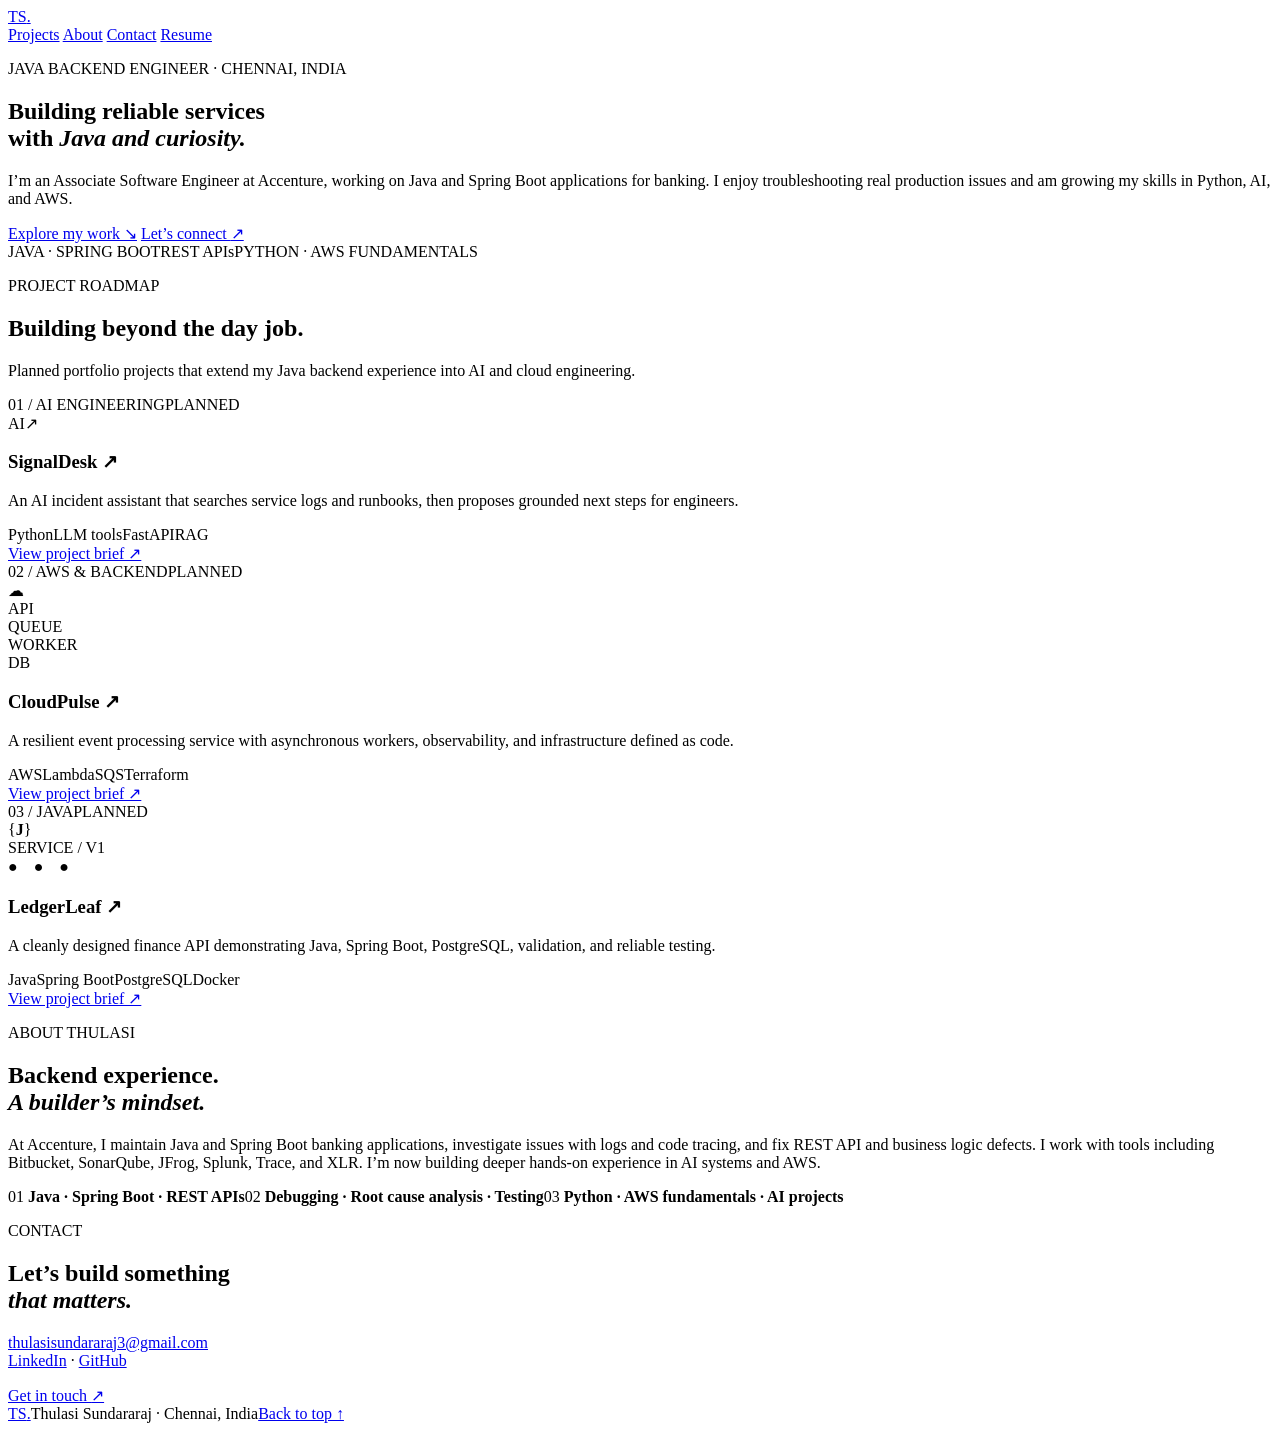
==== index.html @ d0c35518 "Publish portfolio homepage" ====
<!doctype html>
<html lang="en">
<head>
  <meta charset="utf-8">
  <meta name="viewport" content="width=device-width, initial-scale=1">
  <meta name="description" content="Portfolio of a backend, AI, and Java software developer.">
  <title>Thulasi Sundararaj | Java Backend Engineer</title>
  <link rel="stylesheet" href="styles.css">
</head>
<body>
  <header class="topbar">
    <a class="brand" href="#top">TS<span>.</span></a>
    <nav aria-label="Main navigation">
      <a href="#projects">Projects</a>
      <a href="#about">About</a>
      <a href="#contact">Contact</a>
      <a class="resume-link" href="resume.html">Resume</a>
    </nav>
  </header>

  <main id="top">
    <section class="hero">
      <p class="eyebrow"><span class="pulse"></span> JAVA BACKEND ENGINEER · CHENNAI, INDIA</p>
      <h1>Building reliable services<br>with <em>Java and curiosity.</em></h1>
      <p class="intro">I’m an Associate Software Engineer at Accenture, working on Java and Spring Boot applications for banking. I enjoy troubleshooting real production issues and am growing my skills in Python, AI, and AWS.</p>
      <div class="actions">
        <a class="button primary" href="#projects">Explore my work <span>↘</span></a>
        <a class="text-link" href="#contact">Let’s connect <span>↗</span></a>
      </div>
      <div class="hero-meta"><span>JAVA · SPRING BOOT</span><span>REST APIs</span><span>PYTHON · AWS FUNDAMENTALS</span></div>
    </section>

    <section class="projects section" id="projects">
      <div class="section-heading"><div><p class="eyebrow">PROJECT ROADMAP</p><h2>Building beyond the day job.</h2></div><p class="section-note">Planned portfolio projects that extend my Java backend experience into AI and cloud engineering.</p></div>
      <div class="project-grid">
        <article class="project-card featured">
          <div class="card-top"><span class="number">01 / AI ENGINEERING</span><span class="status">PLANNED</span></div>
          <div class="project-art art-ai"><div class="orbit orbit-one"></div><div class="orbit orbit-two"></div><div class="core">AI<span>↗</span></div><i class="node node-a"></i><i class="node node-b"></i><i class="node node-c"></i></div>
          <div class="project-copy"><h3>SignalDesk <span>↗</span></h3><p>An AI incident assistant that searches service logs and runbooks, then proposes grounded next steps for engineers.</p><div class="tags"><span>Python</span><span>LLM tools</span><span>FastAPI</span><span>RAG</span></div><a href="projects/ai-incident-agent.md">View project brief ↗</a></div>
        </article>
        <article class="project-card">
          <div class="card-top"><span class="number">02 / AWS & BACKEND</span><span class="status">PLANNED</span></div>
          <div class="project-art art-cloud"><div class="cloud">☁</div><div class="cloud-line"></div><div class="cloud-box box-one">API</div><div class="cloud-box box-two">QUEUE</div><div class="cloud-box box-three">WORKER</div><div class="cloud-box box-four">DB</div></div>
          <div class="project-copy"><h3>CloudPulse <span>↗</span></h3><p>A resilient event processing service with asynchronous workers, observability, and infrastructure defined as code.</p><div class="tags"><span>AWS</span><span>Lambda</span><span>SQS</span><span>Terraform</span></div><a href="projects/aws-event-platform.md">View project brief ↗</a></div>
        </article>
        <article class="project-card">
          <div class="card-top"><span class="number">03 / JAVA</span><span class="status">PLANNED</span></div>
          <div class="project-art art-java"><div class="java-mark">{<b>J</b>}</div><div class="java-label">SERVICE / V1</div><div class="java-line"></div><div class="java-dots">●　●　●</div></div>
          <div class="project-copy"><h3>LedgerLeaf <span>↗</span></h3><p>A cleanly designed finance API demonstrating Java, Spring Boot, PostgreSQL, validation, and reliable testing.</p><div class="tags"><span>Java</span><span>Spring Boot</span><span>PostgreSQL</span><span>Docker</span></div><a href="projects/springboot-ledger.md">View project brief ↗</a></div>
        </article>
      </div>
    </section>

    <section class="about section" id="about">
      <div><p class="eyebrow">ABOUT THULASI</p><h2>Backend experience.<br><em>A builder’s mindset.</em></h2></div>
      <div class="about-copy"><p>At Accenture, I maintain Java and Spring Boot banking applications, investigate issues with logs and code tracing, and fix REST API and business logic defects. I work with tools including Bitbucket, SonarQube, JFrog, Splunk, Trace, and XLR. I’m now building deeper hands-on experience in AI systems and AWS.</p><div class="focus-list"><span>01 <b>Java · Spring Boot · REST APIs</b></span><span>02 <b>Debugging · Root cause analysis · Testing</b></span><span>03 <b>Python · AWS fundamentals · AI projects</b></span></div></div>
    </section>

    <section class="contact section" id="contact"><p class="eyebrow">CONTACT</p><h2>Let’s build something<br><em>that matters.</em></h2><div class="contact-row"><p><a href="mailto:thulasisundararaj3@gmail.com">thulasisundararaj3@gmail.com</a><br><a href="https://www.linkedin.com/in/thulasi-se" target="_blank" rel="noreferrer">LinkedIn</a> · <a href="https://github.com/thulasisundararaj" target="_blank" rel="noreferrer">GitHub</a></p><a class="button primary" href="mailto:thulasisundararaj3@gmail.com">Get in touch <span>↗</span></a></div></section>
  </main>
  <footer><a class="brand" href="#top">TS<span>.</span></a><span>Thulasi Sundararaj · Chennai, India</span><a href="#top">Back to top ↑</a></footer>
</body>
</html>
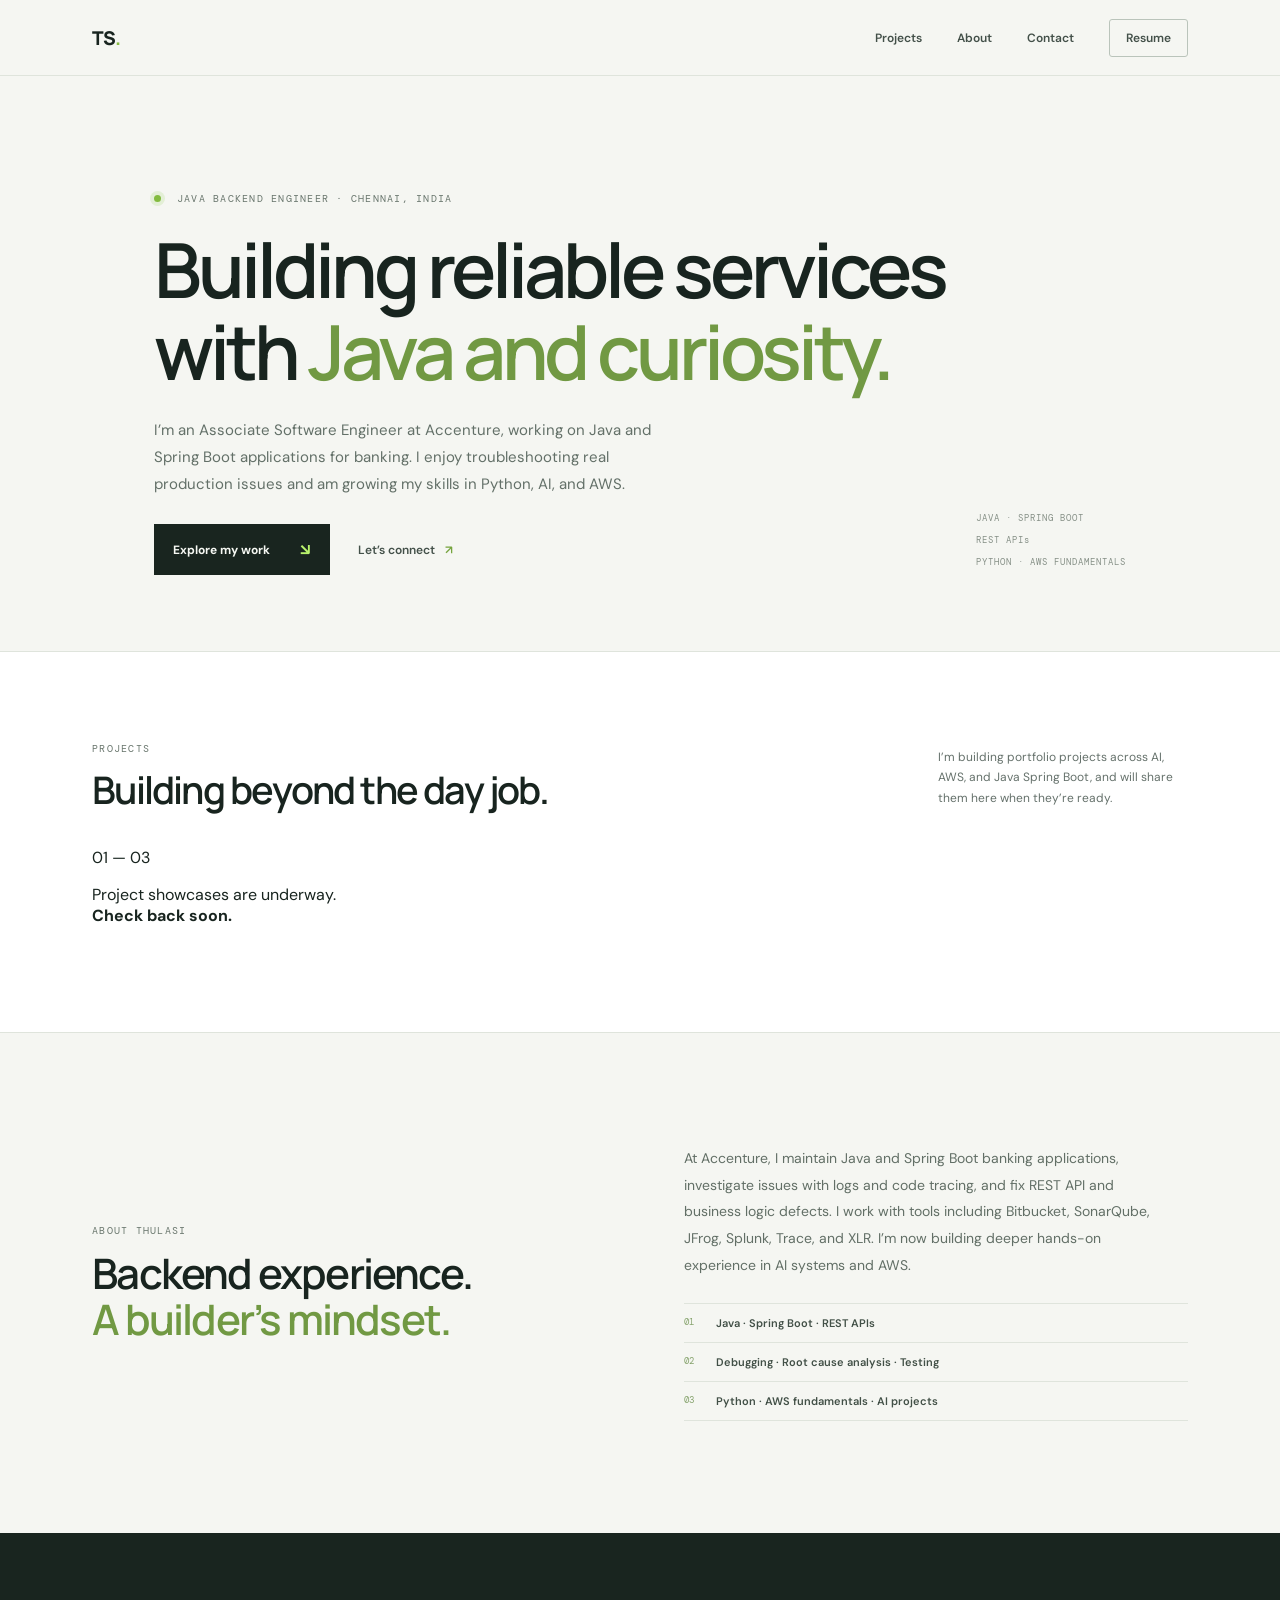
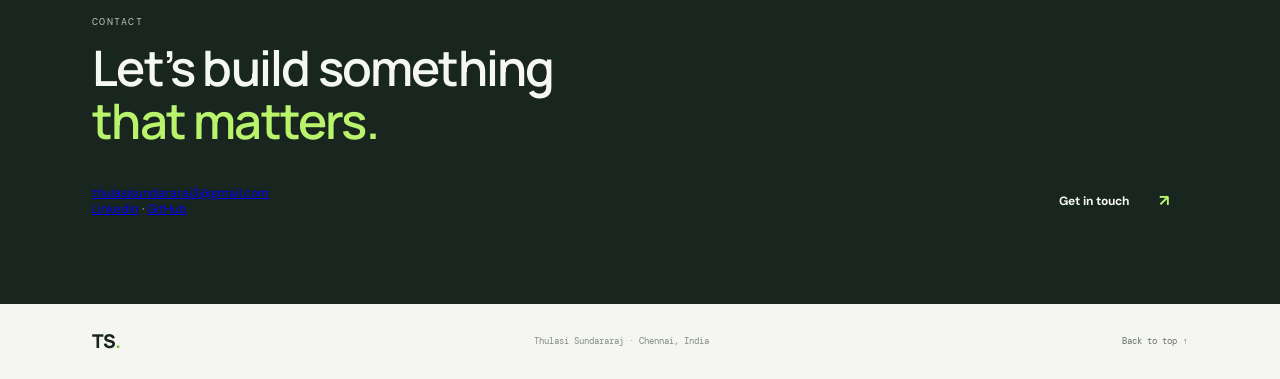
==== commit c35a0512: "Hold project listings until builds are complete" ====
--- a/index.html
+++ b/index.html
@@ -31,24 +31,8 @@
     </section>
 
     <section class="projects section" id="projects">
-      <div class="section-heading"><div><p class="eyebrow">PROJECT ROADMAP</p><h2>Building beyond the day job.</h2></div><p class="section-note">Planned portfolio projects that extend my Java backend experience into AI and cloud engineering.</p></div>
-      <div class="project-grid">
-        <article class="project-card featured">
-          <div class="card-top"><span class="number">01 / AI ENGINEERING</span><span class="status">PLANNED</span></div>
-          <div class="project-art art-ai"><div class="orbit orbit-one"></div><div class="orbit orbit-two"></div><div class="core">AI<span>↗</span></div><i class="node node-a"></i><i class="node node-b"></i><i class="node node-c"></i></div>
-          <div class="project-copy"><h3>SignalDesk <span>↗</span></h3><p>An AI incident assistant that searches service logs and runbooks, then proposes grounded next steps for engineers.</p><div class="tags"><span>Python</span><span>LLM tools</span><span>FastAPI</span><span>RAG</span></div><a href="projects/ai-incident-agent.md">View project brief ↗</a></div>
-        </article>
-        <article class="project-card">
-          <div class="card-top"><span class="number">02 / AWS & BACKEND</span><span class="status">PLANNED</span></div>
-          <div class="project-art art-cloud"><div class="cloud">☁</div><div class="cloud-line"></div><div class="cloud-box box-one">API</div><div class="cloud-box box-two">QUEUE</div><div class="cloud-box box-three">WORKER</div><div class="cloud-box box-four">DB</div></div>
-          <div class="project-copy"><h3>CloudPulse <span>↗</span></h3><p>A resilient event processing service with asynchronous workers, observability, and infrastructure defined as code.</p><div class="tags"><span>AWS</span><span>Lambda</span><span>SQS</span><span>Terraform</span></div><a href="projects/aws-event-platform.md">View project brief ↗</a></div>
-        </article>
-        <article class="project-card">
-          <div class="card-top"><span class="number">03 / JAVA</span><span class="status">PLANNED</span></div>
-          <div class="project-art art-java"><div class="java-mark">{<b>J</b>}</div><div class="java-label">SERVICE / V1</div><div class="java-line"></div><div class="java-dots">●　●　●</div></div>
-          <div class="project-copy"><h3>LedgerLeaf <span>↗</span></h3><p>A cleanly designed finance API demonstrating Java, Spring Boot, PostgreSQL, validation, and reliable testing.</p><div class="tags"><span>Java</span><span>Spring Boot</span><span>PostgreSQL</span><span>Docker</span></div><a href="projects/springboot-ledger.md">View project brief ↗</a></div>
-        </article>
-      </div>
+      <div class="section-heading"><div><p class="eyebrow">PROJECTS</p><h2>Building beyond the day job.</h2></div><p class="section-note">I’m building portfolio projects across AI, AWS, and Java Spring Boot, and will share them here when they’re ready.</p></div>
+      <div class="project-soon"><span class="project-soon-mark">01 — 03</span><p>Project showcases are underway.<br><b>Check back soon.</b></p></div>
     </section>
 
     <section class="about section" id="about">
--- a/styles.css
+++ b/styles.css
@@ -0,0 +1,2 @@
+@import url('https://fonts.googleapis.com/css2?family=DM+Mono:wght@400;500&family=DM+Sans:wght@400;500;600;700&family=Manrope:wght@400;500;600;700;800&display=swap');
+:root{--ink:#18241f;--muted:#65716b;--paper:#f5f6f2;--line:#dfe4dc;--green:#b9f36c;--dark:#19251f;--mono:'DM Mono',monospace;--sans:'DM Sans',sans-serif;--display:'Manrope',sans-serif}*{box-sizing:border-box}html{scroll-behavior:smooth}body{margin:0;background:var(--paper);color:var(--ink);font-family:var(--sans);-webkit-font-smoothing:antialiased}.topbar{height:76px;display:flex;align-items:center;justify-content:space-between;padding:0 7.2%;border-bottom:1px solid var(--line)}.brand{font-family:var(--display);font-weight:800;font-size:19px;letter-spacing:-1px;color:var(--ink);text-decoration:none}.brand span{color:#87bc43}nav{display:flex;gap:35px;align-items:center}nav a,.text-link{font-size:12px;text-decoration:none;color:#435049;font-weight:600}.resume-link{border:1px solid #bac4bb;padding:10px 16px;border-radius:3px}.hero{padding:116px 12% 76px;position:relative}.eyebrow{font:10px var(--mono);letter-spacing:1.25px;color:#69766d;margin:0 0 23px}.pulse{display:inline-block;background:#83bb3f;width:7px;height:7px;border-radius:50%;margin-right:9px;box-shadow:0 0 0 4px #e3efd6}.hero h1,.section h2{font:600 clamp(43px,6vw,76px)/1.08 var(--display);letter-spacing:-4px;margin:0}.hero h1 em,.section h2 em{font-style:normal;color:#719943}.intro{font-size:15px;color:#637068;line-height:1.8;max-width:515px;margin:25px 0 26px}.actions{display:flex;align-items:center;gap:28px}.button{display:inline-flex;align-items:center;gap:30px;padding:15px 19px;text-decoration:none;font-size:12px;font-weight:700}.primary{background:var(--dark);color:#f6f8f3}.primary span{color:var(--green);font-size:16px}.text-link span{color:#76a43f;margin-left:7px}.hero-meta{position:absolute;right:12%;bottom:83px;display:flex;flex-direction:column;gap:10px;font:9px var(--mono);letter-spacing:1px;color:#869087}.section{padding:90px 7.2%}.projects{background:#fff;border-top:1px solid var(--line);border-bottom:1px solid var(--line)}.section-heading{display:flex;justify-content:space-between;align-items:end;margin-bottom:37px}.section-heading .eyebrow,.about .eyebrow,.contact .eyebrow{margin-bottom:14px}.section h2{font-size:38px;letter-spacing:-1.8px}.section-note{font-size:12px;line-height:1.7;color:var(--muted);max-width:250px;margin:0 0 2px}.project-grid{display:grid;grid-template-columns:repeat(3,1fr);gap:17px}.project-card{border:1px solid #e2e7e0;background:#fbfcfa;min-width:0}.card-top{height:45px;display:flex;justify-content:space-between;align-items:center;padding:0 15px;border-bottom:1px solid #e6eae4}.number,.status{font:8px var(--mono);letter-spacing:.8px;color:#748078}.status{color:#779d48}.project-art{height:178px;position:relative;overflow:hidden;background:#edf2e7}.art-ai{background:#e9f0e2}.orbit{position:absolute;border:1px solid #c2d3b3;border-radius:50%;left:50%;top:50%;transform:translate(-50%,-50%)}.orbit-one{width:134px;height:134px}.orbit-two{width:92px;height:92px}.core{position:absolute;left:50%;top:50%;transform:translate(-50%,-50%);width:52px;height:52px;border-radius:50%;background:#203328;color:#d7ff9f;display:grid;place-items:center;font:12px var(--mono);box-shadow:0 0 0 8px #dce8d1}.core span{position:absolute;font-size:8px;right:6px;top:8px}.node{position:absolute;width:8px;height:8px;background:#8ab44f;border:2px solid #f7faef;border-radius:50%}.node-a{left:calc(50% - 70px);top:50%}.node-b{left:calc(50% + 61px);top:35%}.node-c{left:calc(50% + 24px);top:calc(50% + 62px)}.art-cloud{background:#edf0ec}.cloud{font-size:48px;color:#b8cbb0;position:absolute;left:50%;top:18px;transform:translateX(-50%)}.cloud-line{position:absolute;width:1px;height:24px;background:#9bb18f;left:50%;top:64px}.cloud-box{position:absolute;border:1px solid #aabca1;background:#f8faf6;color:#5f7358;font:8px var(--mono);padding:7px 8px}.box-one{left:10%;top:102px}.box-two{left:34%;top:102px}.box-three{right:29%;top:102px}.box-four{right:8%;top:102px}.art-java{background:#f0eee8}.java-mark{position:absolute;left:50%;top:44px;transform:translateX(-50%);font:62px var(--display);font-weight:500;color:#d7b492;letter-spacing:-8px}.java-mark b{color:#915c35;font-weight:700}.java-label{position:absolute;top:28px;left:18px;font:8px var(--mono);letter-spacing:1px;color:#887d72}.java-line{position:absolute;bottom:42px;left:20%;width:60%;height:1px;background:#d6cabc}.java-dots{position:absolute;bottom:22px;left:50%;transform:translateX(-50%);font-size:7px;color:#b28d6c}.project-copy{padding:20px 17px 19px}.project-copy h3{font:700 18px var(--display);letter-spacing:-.5px;margin:0 0 9px}.project-copy h3 span{float:right;color:#719943;font:16px var(--sans)}.project-copy p{font-size:11px;line-height:1.7;color:#68746c;min-height:57px;margin:0 0 14px}.tags{display:flex;gap:5px;flex-wrap:wrap;margin-bottom:17px}.tags span{font:8px var(--mono);padding:6px 7px;background:#edf1e9;color:#687661}.project-copy>a{font-size:10px;font-weight:700;color:#567739;text-decoration:none}.about{display:grid;grid-template-columns:1fr 1fr;gap:8%;align-items:center;padding-top:112px;padding-bottom:112px}.about .section h2,.about h2{font-size:42px}.about-copy>p{font-size:14px;line-height:1.9;color:#626f66;max-width:480px;margin:0 0 25px}.focus-list{border-top:1px solid var(--line)}.focus-list span{display:flex;gap:22px;padding:12px 0;border-bottom:1px solid var(--line);font:9px var(--mono);color:#86a36d}.focus-list b{font:600 11px var(--sans);color:#425047}.contact{background:var(--dark);color:#f5f7f2;padding-top:82px;padding-bottom:75px}.contact .eyebrow{color:#b3c1b1}.contact h2{font-size:49px}.contact h2 em{color:var(--green)}.contact-row{display:flex;justify-content:space-between;align-items:center;margin-top:25px}.contact-row p{font-size:12px;color:#bdc7be}footer{height:75px;display:flex;align-items:center;justify-content:space-between;padding:0 7.2%;font:9px var(--mono);color:#808b83}footer a:last-child{color:#647168;text-decoration:none}@media(max-width:800px){.hero{padding:90px 8% 110px}.hero-meta{right:8%;bottom:38px;flex-direction:row;gap:12px;font-size:7px}.section{padding:70px 6%}.project-grid{grid-template-columns:1fr 1fr}.project-card:last-child{grid-column:span 2}.section-heading{align-items:start;gap:20px}.section-note{max-width:190px}.about{gap:35px}}@media(max-width:560px){.topbar{height:65px;padding:0 6%}nav{gap:15px}nav a{font-size:10px}nav a:first-child,nav a:nth-child(2){display:none}.resume-link{padding:8px 12px}.hero{padding:77px 7% 115px}.hero h1{font-size:46px;letter-spacing:-2.5px}.intro{font-size:13px}.hero-meta{left:7%;right:auto;bottom:33px;flex-wrap:wrap}.section-heading{display:block}.section-note{margin-top:14px}.section h2{font-size:32px}.project-grid{grid-template-columns:1fr}.project-card:last-child{grid-column:auto}.project-copy p{min-height:0}.about{grid-template-columns:1fr;padding-top:75px;padding-bottom:75px}.about h2{font-size:38px}.contact h2{font-size:40px}.contact-row{align-items:flex-start;gap:20px;flex-direction:column}footer{padding:0 6%;font-size:8px}}
